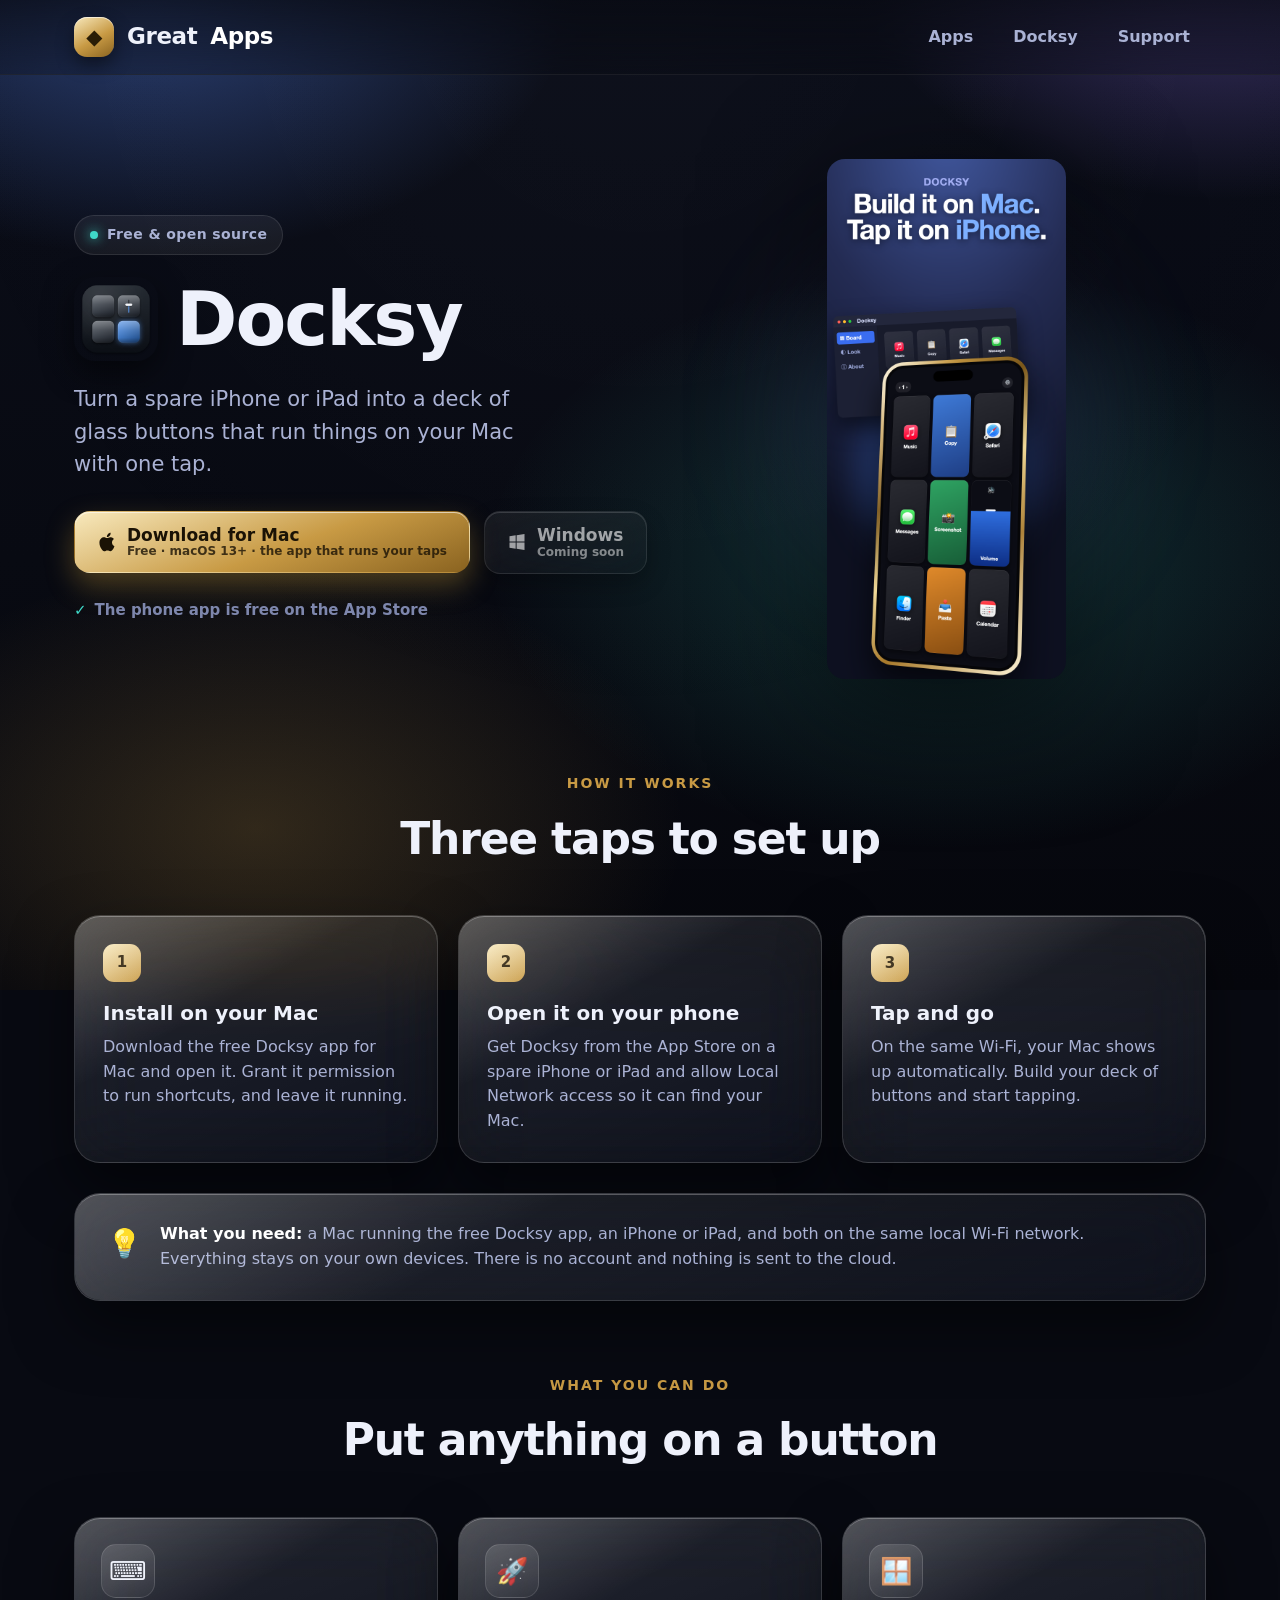
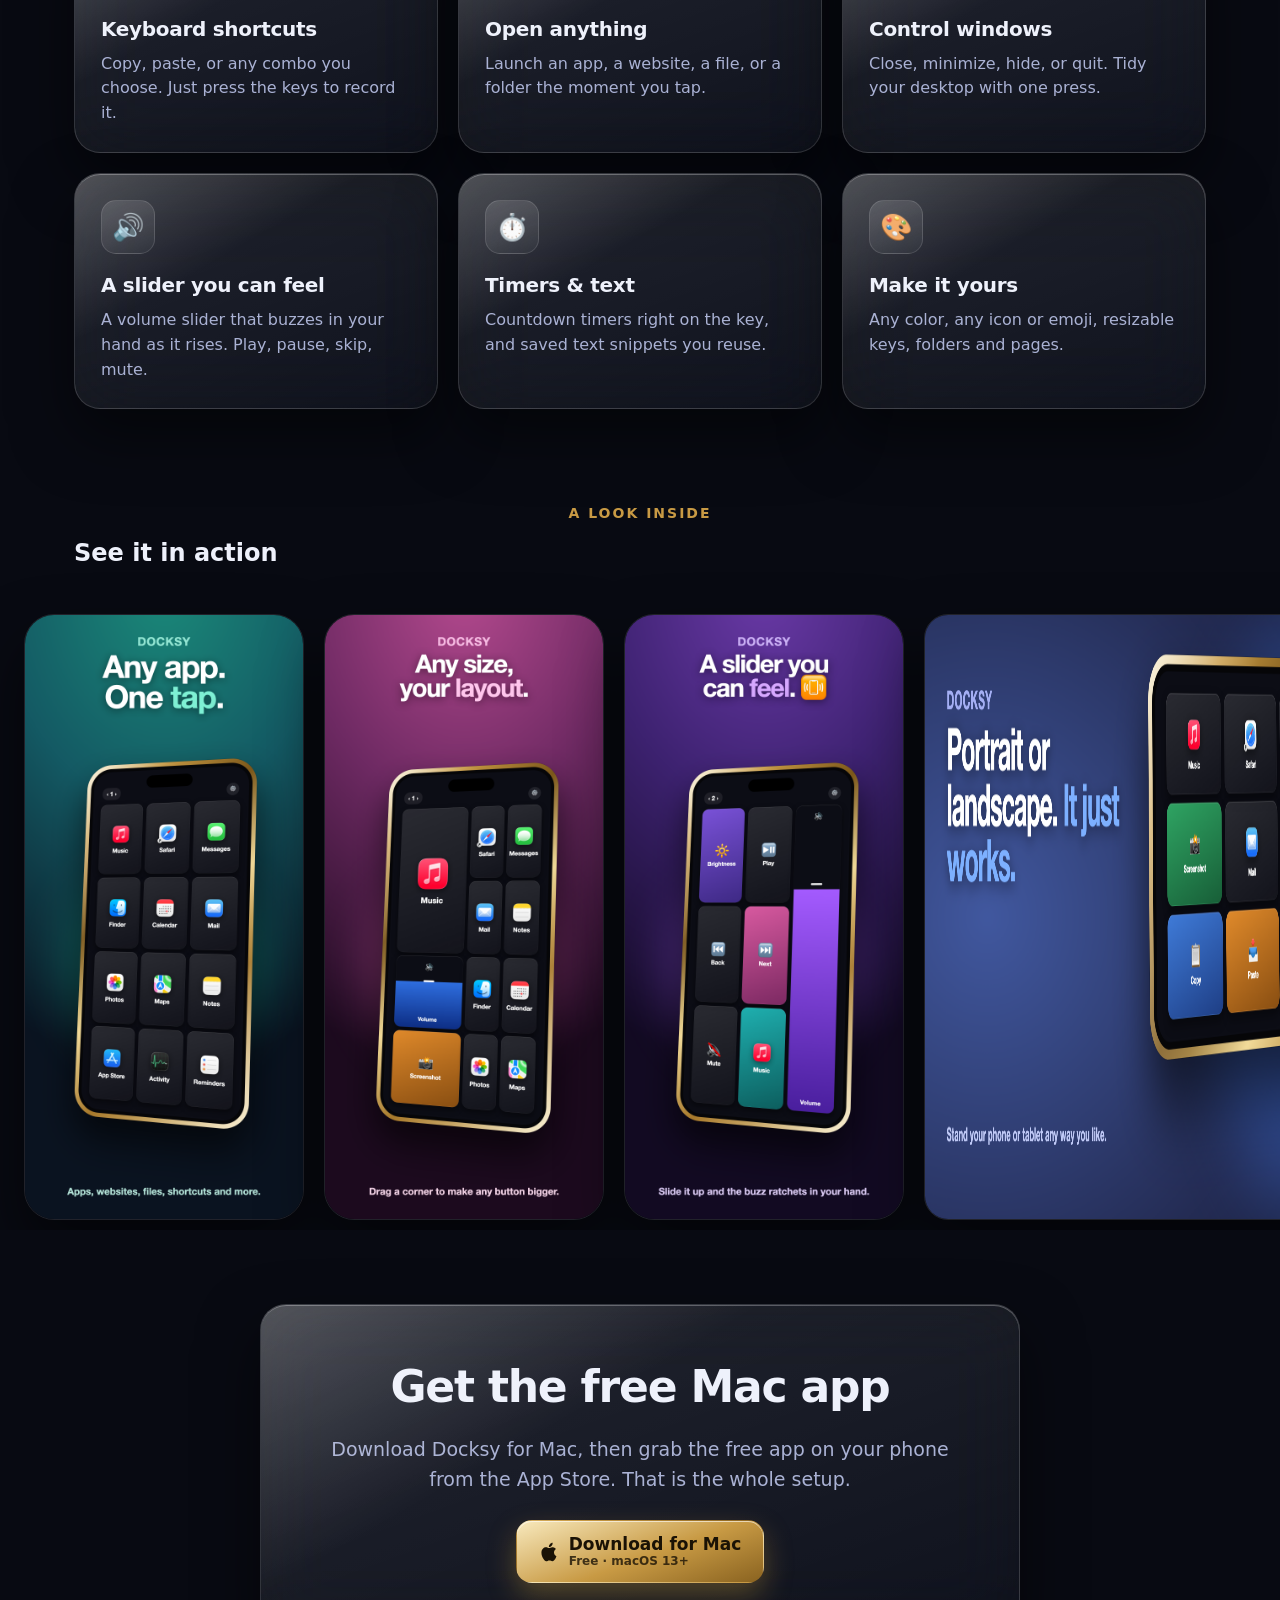
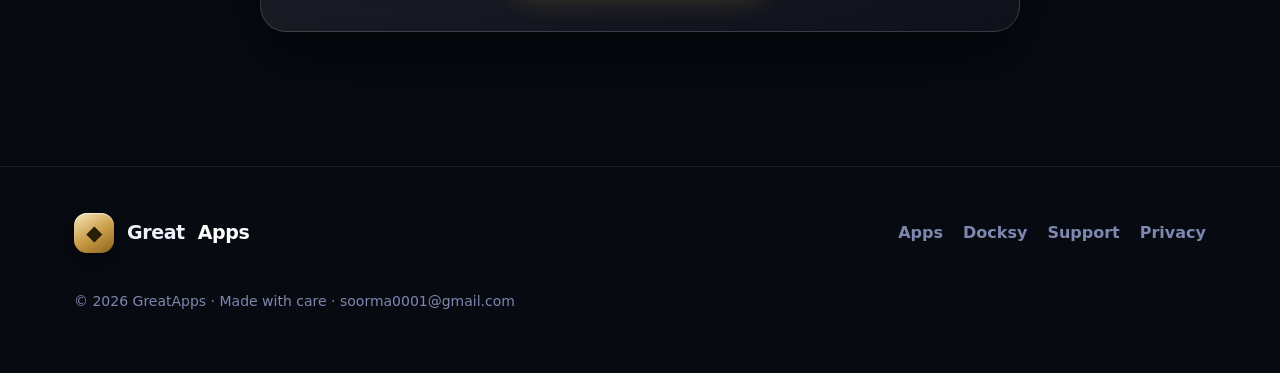
==== docksy.html @ 9954e166 "Deploy GreatApps site: Docksy storefront, product page, support, privacy Co-Authored-By: Claude Opus" ====
<!doctype html>
<html lang="en">
<head>
<meta charset="utf-8">
<meta name="viewport" content="width=device-width,initial-scale=1">
<title>Docksy — turn a spare phone into a control deck for your Mac</title>
<meta name="description" content="Docksy turns a spare iPhone or iPad into a glass control deck for your Mac. Free, open source, no account. Download the free Mac companion app.">
<link rel="icon" href="assets/favicon.png">
<link rel="stylesheet" href="assets/style.css">
</head>
<body>

<header class="bar">
  <div class="wrap">
    <a class="brand" href="index.html"><span class="mk">◆</span> Great<b>Apps</b></a>
    <div class="spacer"></div>
    <nav class="nav">
      <a href="index.html#apps">Apps</a>
      <a href="docksy.html">Docksy</a>
      <a href="support.html">Support</a>
    </nav>
  </div>
</header>

<!-- HERO -->
<section class="hero">
  <div class="wrap">
    <div>
      <span class="eyebrow"><span class="dot"></span> Free &amp; open source</span>
      <h1 class="big" style="display:flex;align-items:center;gap:18px;letter-spacing:-2px">
        <img src="assets/docksy-icon.png" alt="" style="width:84px;height:84px;border-radius:21px;box-shadow:0 12px 30px rgba(0,0,0,.5)"> Docksy
      </h1>
      <p class="lead" style="max-width:34ch">Turn a spare iPhone or iPad into a deck of glass buttons that run things on your Mac with one tap.</p>
      <div class="cta">
        <a class="btn btn-primary col" href="downloads/Docksy-Mac.dmg">
          <svg viewBox="0 0 24 24" aria-hidden="true"><path d="M16.365 1.43c0 1.14-.49 2.27-1.18 3.08-.74.9-1.99 1.57-2.98 1.57-.12 0-.23-.02-.3-.03-.01-.06-.04-.22-.04-.39 0-1.15.57-2.27 1.2-2.98.81-.94 2.15-1.64 3.25-1.68.03.13.05.28.05.43zM20.93 17.14c-.03.07-.46 1.58-1.52 3.12-.94 1.34-1.94 2.71-3.43 2.71-1.51 0-1.9-.88-3.63-.88-1.7 0-2.3.91-3.67.91-1.38 0-2.33-1.26-3.43-2.8C3.97 18.38 2.93 15.57 2.93 12.92c0-4.28 2.8-6.55 5.55-6.55 1.45 0 2.67.95 3.6.95.86 0 2.22-1.01 3.9-1.01.61 0 2.89.06 4.37 2.19-.13.09-2.38 1.37-2.38 4.19 0 3.26 2.85 4.42 2.96 4.45z"/></svg>
          <span class="txt"><span class="lg">Download for Mac</span><span class="sub">Free · macOS 13+ · the app that runs your taps</span></span>
        </a>
        <span class="btn btn-glass col soon">
          <svg viewBox="0 0 24 24" aria-hidden="true"><path d="M3 5.05 10.4 4v7.4H3V5.05zM10.4 12.6V20L3 18.95V12.6h7.4zM11.55 3.85 21 2.5v8.9h-9.45V3.85zM21 12.6v8.9l-9.45-1.35V12.6H21z"/></svg>
          <span class="txt"><span class="lg">Windows</span><span class="sub">Coming soon</span></span>
        </span>
      </div>
      <div class="trust">
        <span><span class="ck">✓</span> The phone app is free on the App Store</span>
      </div>
    </div>
    <div class="heroart" style="height:520px">
      <div class="heroglow" style="background:radial-gradient(circle,rgba(120,150,255,.45),transparent 65%)"></div>
      <img src="assets/shots/s1.png" alt="Docksy on Mac and iPhone" style="position:absolute;inset:0;margin:auto;max-height:520px;max-width:100%;filter:drop-shadow(0 30px 60px rgba(0,0,0,.55));border-radius:18px">
    </div>
  </div>
</section>

<!-- HOW IT WORKS -->
<section class="sec">
  <div class="wrap">
    <div class="kicker">How it works</div>
    <h2>Three taps to set up</h2>
    <div class="steps">
      <div class="step glass"><div class="n">1</div><h4>Install on your Mac</h4><p>Download the free Docksy app for Mac and open it. Grant it permission to run shortcuts, and leave it running.</p></div>
      <div class="step glass"><div class="n">2</div><h4>Open it on your phone</h4><p>Get Docksy from the App Store on a spare iPhone or iPad and allow Local Network access so it can find your Mac.</p></div>
      <div class="step glass"><div class="n">3</div><h4>Tap and go</h4><p>On the same Wi-Fi, your Mac shows up automatically. Build your deck of buttons and start tapping.</p></div>
    </div>
    <div class="req glass">
      <div class="ri">💡</div>
      <div><p><b>What you need:</b> a Mac running the free Docksy app, an iPhone or iPad, and both on the same local Wi-Fi network. Everything stays on your own devices. There is no account and nothing is sent to the cloud.</p></div>
    </div>
  </div>
</section>

<!-- FEATURES -->
<section class="sec" style="padding-top:10px">
  <div class="wrap">
    <div class="kicker">What you can do</div>
    <h2>Put anything on a button</h2>
    <div class="feat">
      <div class="fcard glass"><div class="fi">⌨️</div><h4>Keyboard shortcuts</h4><p>Copy, paste, or any combo you choose. Just press the keys to record it.</p></div>
      <div class="fcard glass"><div class="fi">🚀</div><h4>Open anything</h4><p>Launch an app, a website, a file, or a folder the moment you tap.</p></div>
      <div class="fcard glass"><div class="fi">🪟</div><h4>Control windows</h4><p>Close, minimize, hide, or quit. Tidy your desktop with one press.</p></div>
      <div class="fcard glass"><div class="fi">🔊</div><h4>A slider you can feel</h4><p>A volume slider that buzzes in your hand as it rises. Play, pause, skip, mute.</p></div>
      <div class="fcard glass"><div class="fi">⏱️</div><h4>Timers &amp; text</h4><p>Countdown timers right on the key, and saved text snippets you reuse.</p></div>
      <div class="fcard glass"><div class="fi">🎨</div><h4>Make it yours</h4><p>Any color, any icon or emoji, resizable keys, folders and pages.</p></div>
    </div>
  </div>
</section>

<!-- GALLERY -->
<section style="padding:30px 0 10px">
  <div class="wrap"><div class="kicker">A look inside</div><h2>See it in action</h2></div>
  <div class="gal">
    <img class="shot" src="assets/shots/s2.png" alt="A full deck of app buttons">
    <img class="shot" src="assets/shots/s3.png" alt="Resizable buttons in any layout">
    <img class="shot" src="assets/shots/s4.png" alt="The volume slider with haptics">
    <img class="shot wide" src="assets/shots/s6.png" alt="Docksy in landscape">
    <img class="shot wide" src="assets/shots/mac.png" alt="The Docksy editor on Mac">
  </div>
</section>

<!-- DOWNLOAD CTA -->
<section class="sec">
  <div class="wrap" style="text-align:center">
    <div class="glass" style="padding:48px 30px;max-width:760px;margin:0 auto">
      <h2 style="margin-bottom:10px">Get the free Mac app</h2>
      <p class="deck" style="margin-bottom:26px">Download Docksy for Mac, then grab the free app on your phone from the App Store. That is the whole setup.</p>
      <div class="cta" style="justify-content:center">
        <a class="btn btn-primary col" href="downloads/Docksy-Mac.dmg">
          <svg viewBox="0 0 24 24" aria-hidden="true"><path d="M16.365 1.43c0 1.14-.49 2.27-1.18 3.08-.74.9-1.99 1.57-2.98 1.57-.12 0-.23-.02-.3-.03-.01-.06-.04-.22-.04-.39 0-1.15.57-2.27 1.2-2.98.81-.94 2.15-1.64 3.25-1.68.03.13.05.28.05.43zM20.93 17.14c-.03.07-.46 1.58-1.52 3.12-.94 1.34-1.94 2.71-3.43 2.71-1.51 0-1.9-.88-3.63-.88-1.7 0-2.3.91-3.67.91-1.38 0-2.33-1.26-3.43-2.8C3.97 18.38 2.93 15.57 2.93 12.92c0-4.28 2.8-6.55 5.55-6.55 1.45 0 2.67.95 3.6.95.86 0 2.22-1.01 3.9-1.01.61 0 2.89.06 4.37 2.19-.13.09-2.38 1.37-2.38 4.19 0 3.26 2.85 4.42 2.96 4.45z"/></svg>
          <span class="txt"><span class="lg">Download for Mac</span><span class="sub">Free · macOS 13+</span></span>
        </a>
      </div>
    </div>
  </div>
</section>

<footer>
  <div class="wrap">
    <a class="brand" href="index.html"><span class="mk">◆</span> Great<b>Apps</b></a>
    <div class="spacer"></div>
    <nav class="fnav">
      <a href="index.html#apps">Apps</a>
      <a href="docksy.html">Docksy</a>
      <a href="support.html">Support</a>
      <a href="privacy.html">Privacy</a>
    </nav>
    <div class="fine">© 2026 GreatApps · Made with care · <a href="mailto:soorma0001@gmail.com" style="color:inherit">soorma0001@gmail.com</a></div>
  </div>
</footer>

</body>
</html>
---- assets/style.css ----
/* GreatApps — glass skeuomorphism design system */
:root{
  --bg:#080a12;
  --ink:#eef1fb;
  --ink-dim:#aab2d4;
  --ink-faint:#7e87ad;
  --gold-1:#f8e9bd; --gold-2:#c89a44; --gold-3:#8a6320;
  --blue:#5b8cff; --violet:#9a7bff; --teal:#3fd9c8;
  --radius:26px;
  --glass-bg:linear-gradient(160deg,rgba(255,255,255,.11),rgba(255,255,255,.035));
  --glass-bd:1px solid rgba(255,255,255,.14);
  --glass-sh:0 1px 0 rgba(255,255,255,.28) inset,0 26px 60px rgba(0,0,0,.5);
  --maxw:1180px;
}
*{margin:0;padding:0;box-sizing:border-box}
html{scroll-behavior:smooth}
body{
  font-family:ui-rounded,"SF Pro Rounded","SF Pro Display","Helvetica Neue",system-ui,-apple-system,sans-serif;
  color:var(--ink);background:var(--bg);line-height:1.55;overflow-x:hidden;-webkit-font-smoothing:antialiased;
  min-height:100vh;position:relative;
}
/* layered colored glows behind everything */
body::before{
  content:"";position:fixed;inset:-10% -10% auto -10%;height:120vh;z-index:-2;pointer-events:none;
  background:
    radial-gradient(46% 40% at 18% 8%, rgba(91,140,255,.40), transparent 60%),
    radial-gradient(40% 38% at 88% 4%, rgba(154,123,255,.36), transparent 60%),
    radial-gradient(50% 45% at 70% 60%, rgba(63,217,200,.20), transparent 60%),
    radial-gradient(45% 40% at 25% 85%, rgba(200,154,68,.22), transparent 62%),
    linear-gradient(180deg,#0b0e1a 0%,#080a12 60%,#06070d 100%);
}
body::after{ /* faint grid texture for depth */
  content:"";position:fixed;inset:0;z-index:-1;pointer-events:none;opacity:.5;
  background:radial-gradient(circle at 50% 0,rgba(255,255,255,.04),transparent 70%);
}
a{color:inherit;text-decoration:none}
.wrap{max-width:var(--maxw);margin:0 auto;padding:0 24px}
.row{display:flex;align-items:center}
.spacer{flex:1}

/* ---------- glass primitive ---------- */
.glass{
  background:var(--glass-bg);
  -webkit-backdrop-filter:blur(34px) saturate(150%);backdrop-filter:blur(34px) saturate(150%);
  border:var(--glass-bd);box-shadow:var(--glass-sh);border-radius:var(--radius);position:relative;overflow:hidden;
}
.glass::before{ /* top sheen */
  content:"";position:absolute;inset:0;pointer-events:none;border-radius:inherit;
  background:linear-gradient(150deg,rgba(255,255,255,.22),rgba(255,255,255,0) 38%);
}

/* ---------- header ---------- */
header.bar{position:sticky;top:0;z-index:50;backdrop-filter:blur(18px);-webkit-backdrop-filter:blur(18px);
  background:linear-gradient(180deg,rgba(8,10,18,.72),rgba(8,10,18,.30));border-bottom:1px solid rgba(255,255,255,.07)}
.bar .wrap{display:flex;align-items:center;height:74px;gap:18px}
.brand{display:flex;align-items:center;gap:13px;font-weight:800;font-size:23px;letter-spacing:-.4px}
.brand .mk{width:40px;height:40px;border-radius:13px;display:grid;place-items:center;font-size:21px;
  background:linear-gradient(150deg,var(--gold-1),var(--gold-2) 55%,var(--gold-3));
  box-shadow:0 1px 0 rgba(255,255,255,.6) inset,0 8px 18px rgba(0,0,0,.45);color:#2a1d06}
.brand b{color:#fff}
.nav{display:flex;gap:8px;align-items:center}
.nav a{padding:10px 16px;border-radius:13px;color:var(--ink-dim);font-weight:600;font-size:16px;transition:.18s}
.nav a:hover{color:#fff;background:rgba(255,255,255,.08)}

/* ---------- buttons ---------- */
.btn{display:inline-flex;align-items:center;gap:10px;font-weight:700;font-size:17px;border-radius:16px;
  padding:14px 22px;cursor:pointer;border:1px solid transparent;transition:.2s transform,.2s box-shadow,.2s background;white-space:nowrap}
.btn svg{width:20px;height:20px;fill:currentColor;flex:none}
.btn:hover{transform:translateY(-2px)}
.btn-primary{color:#1a1205;
  background:linear-gradient(160deg,var(--gold-1),var(--gold-2) 55%,var(--gold-3));
  box-shadow:0 1px 0 rgba(255,255,255,.6) inset,0 12px 28px rgba(180,140,50,.4)}
.btn-primary:hover{box-shadow:0 1px 0 rgba(255,255,255,.7) inset,0 18px 38px rgba(180,140,50,.55)}
.btn-glass{color:#fff;background:var(--glass-bg);border:var(--glass-bd);
  -webkit-backdrop-filter:blur(20px);backdrop-filter:blur(20px);box-shadow:0 1px 0 rgba(255,255,255,.25) inset,0 10px 24px rgba(0,0,0,.4)}
.btn-glass:hover{background:linear-gradient(160deg,rgba(255,255,255,.18),rgba(255,255,255,.06))}
.btn .sub{font-size:12px;font-weight:600;opacity:.8;display:block;line-height:1.1;margin-top:1px}
.btn .lg{font-size:17px;line-height:1.1}
.btn.col{flex-direction:row;align-items:center}
.btn .txt{display:flex;flex-direction:column;align-items:flex-start}
.btn.soon{opacity:.62;cursor:default}
.btn.soon:hover{transform:none}

/* ---------- hero ---------- */
.hero{padding:84px 0 30px;position:relative}
.hero .wrap{display:grid;grid-template-columns:1.05fr .95fr;gap:40px;align-items:center}
.eyebrow{display:inline-flex;align-items:center;gap:9px;font-weight:700;font-size:14px;letter-spacing:.4px;
  color:var(--ink-dim);padding:8px 15px;border-radius:999px;background:rgba(255,255,255,.06);border:1px solid rgba(255,255,255,.1);margin-bottom:22px}
.eyebrow .dot{width:8px;height:8px;border-radius:50%;background:var(--teal);box-shadow:0 0 12px var(--teal)}
h1.big{font-size:clamp(42px,6vw,74px);font-weight:900;letter-spacing:-2.5px;line-height:.98}
h1.big .grad{background:linear-gradient(120deg,var(--gold-1),var(--gold-2));-webkit-background-clip:text;background-clip:text;color:transparent}
.hero p.lead{font-size:21px;color:var(--ink-dim);margin:22px 0 30px;max-width:30ch}
.hero .cta{display:flex;gap:14px;flex-wrap:wrap}
.trust{display:flex;gap:22px;margin-top:26px;color:var(--ink-faint);font-size:15px;font-weight:600;flex-wrap:wrap}
.trust span{display:flex;align-items:center;gap:8px}
.trust .ck{color:var(--teal)}

/* hero art: floating glass deck */
.heroart{position:relative;height:460px}
.deckcard{position:absolute;inset:0;margin:auto;width:360px;height:360px;border-radius:42px;display:grid;
  grid-template-columns:repeat(3,1fr);grid-template-rows:repeat(3,1fr);gap:16px;padding:26px;
  animation:float 7s ease-in-out infinite}
.k{border-radius:20px;display:grid;place-items:center;font-size:34px;
  background:linear-gradient(160deg,rgba(255,255,255,.16),rgba(255,255,255,.05));
  border:1px solid rgba(255,255,255,.16);box-shadow:0 1px 0 rgba(255,255,255,.3) inset,0 10px 20px rgba(0,0,0,.4)}
.k.gold{background:linear-gradient(160deg,var(--gold-1),var(--gold-2));color:#2a1d06}
.k.blue{background:linear-gradient(160deg,#4f86ff,#2347b8);color:#fff}
.k.violet{background:linear-gradient(160deg,#9a7bff,#5b35c8);color:#fff}
.k.teal{background:linear-gradient(160deg,#3fd9c8,#138f86);color:#04201d}
.heroglow{position:absolute;inset:0;margin:auto;width:380px;height:380px;border-radius:50%;
  background:radial-gradient(circle,rgba(120,150,255,.5),transparent 65%);filter:blur(60px);z-index:-1}
.floaticon{position:absolute;width:118px;height:118px;border-radius:30px;top:-6px;right:8px;
  box-shadow:0 18px 44px rgba(0,0,0,.55);animation:float 6s ease-in-out infinite reverse}
.floaticon img{width:100%;height:100%;display:block;border-radius:30px}
@keyframes float{0%,100%{transform:translateY(0) rotate(-1deg)}50%{transform:translateY(-16px) rotate(1deg)}}

/* ---------- section heads ---------- */
.sec{padding:64px 0}
.sec h2{font-size:clamp(30px,4vw,44px);font-weight:900;letter-spacing:-1.2px;text-align:center}
.sec .deck{text-align:center;color:var(--ink-dim);font-size:19px;margin:14px auto 0;max-width:54ch}
.kicker{text-align:center;color:var(--gold-2);font-weight:800;letter-spacing:2px;font-size:14px;text-transform:uppercase;margin-bottom:10px}

/* ---------- app grid ---------- */
.apps{display:grid;grid-template-columns:repeat(2,1fr);gap:24px;margin-top:42px}
.appcard{padding:30px;display:flex;flex-direction:column;gap:18px;transition:.25s transform,.25s box-shadow}
.appcard:hover{transform:translateY(-5px)}
.appcard .top{display:flex;gap:18px;align-items:center}
.appcard .ic{width:78px;height:78px;border-radius:20px;flex:none;box-shadow:0 10px 24px rgba(0,0,0,.45)}
.appcard h3{font-size:26px;font-weight:850;letter-spacing:-.6px}
.appcard .tg{color:var(--ink-dim);font-size:16px}
.chips{display:flex;gap:9px;flex-wrap:wrap}
.chip{font-size:13px;font-weight:700;color:var(--ink-dim);padding:6px 13px;border-radius:999px;
  background:rgba(255,255,255,.06);border:1px solid rgba(255,255,255,.1)}
.chip.gold{color:var(--gold-1);border-color:rgba(200,154,68,.5);background:rgba(200,154,68,.12)}
.appcard .dls{display:flex;gap:12px;flex-wrap:wrap;margin-top:4px}
.appcard.empty{align-items:center;justify-content:center;text-align:center;color:var(--ink-faint);
  border-style:dashed;min-height:220px;gap:10px}
.appcard.empty .big{font-size:40px;opacity:.6}

/* ---------- features ---------- */
.feat{display:grid;grid-template-columns:repeat(3,1fr);gap:20px;margin-top:42px}
.fcard{padding:26px}
.fcard .fi{width:54px;height:54px;border-radius:15px;display:grid;place-items:center;font-size:26px;margin-bottom:16px;
  background:linear-gradient(160deg,rgba(255,255,255,.14),rgba(255,255,255,.04));border:1px solid rgba(255,255,255,.13)}
.fcard h4{font-size:20px;font-weight:800;margin-bottom:7px;letter-spacing:-.3px}
.fcard p{color:var(--ink-dim);font-size:16px}

/* ---------- steps ---------- */
.steps{display:grid;grid-template-columns:repeat(3,1fr);gap:20px;margin-top:42px}
.step{padding:28px;position:relative}
.step .n{font-size:15px;font-weight:900;color:#2a1d06;width:38px;height:38px;border-radius:11px;display:grid;place-items:center;
  background:linear-gradient(150deg,var(--gold-1),var(--gold-2));margin-bottom:16px}
.step h4{font-size:20px;font-weight:800;margin-bottom:6px}
.step p{color:var(--ink-dim);font-size:16px}

/* ---------- gallery ---------- */
.gal{display:flex;gap:20px;overflow-x:auto;padding:42px 24px 10px;scroll-snap-type:x mandatory;-webkit-overflow-scrolling:touch}
.gal::-webkit-scrollbar{height:8px}.gal::-webkit-scrollbar-thumb{background:rgba(255,255,255,.15);border-radius:8px}
.shot{flex:none;width:280px;border-radius:30px;scroll-snap-align:center;box-shadow:0 30px 60px rgba(0,0,0,.55);
  border:1px solid rgba(255,255,255,.1)}
.shot.wide{width:520px;border-radius:24px}

/* ---------- requirements banner ---------- */
.req{padding:28px 32px;display:flex;gap:18px;align-items:flex-start;margin-top:30px}
.req .ri{font-size:28px;flex:none}
.req b{color:#fff}
.req p{color:var(--ink-dim);font-size:16px}

/* ---------- document pages (support / privacy) ---------- */
.doc{padding:46px clamp(26px,5vw,64px);margin:48px auto;max-width:820px}
.doc h1{font-size:clamp(32px,5vw,46px);font-weight:900;letter-spacing:-1.2px;margin-bottom:6px}
.doc .eff{color:var(--ink-faint);font-weight:600;margin-bottom:26px}
.doc h2{font-size:24px;font-weight:800;margin:30px 0 10px;letter-spacing:-.4px}
.doc h3{font-size:19px;font-weight:800;margin:22px 0 8px}
.doc p{color:var(--ink-dim);margin:10px 0}
.doc ul{color:var(--ink-dim);margin:10px 0 10px 22px}
.doc li{margin:7px 0}
.doc strong{color:#fff}
.doc a{color:var(--gold-1);text-decoration:underline;text-underline-offset:3px}

/* ---------- footer ---------- */
footer{margin-top:70px;border-top:1px solid rgba(255,255,255,.08);padding:46px 0 60px}
footer .wrap{display:flex;gap:30px;flex-wrap:wrap;align-items:center}
footer .brand{font-size:19px}
footer .fnav{display:flex;gap:20px;flex-wrap:wrap;color:var(--ink-faint);font-weight:600}
footer .fnav a:hover{color:#fff}
footer .fine{color:var(--ink-faint);font-size:14px;width:100%;margin-top:8px}

/* ---------- responsive ---------- */
@media(max-width:900px){
  .hero .wrap{grid-template-columns:1fr;gap:10px}
  .heroart{height:380px;order:-1}
  .apps,.feat,.steps{grid-template-columns:1fr}
  .nav a{padding:8px 11px;font-size:15px}
  .brand{font-size:20px}
}
@media(max-width:560px){
  .hero{padding:50px 0 10px}
  .deckcard{width:300px;height:300px}
  .floaticon{width:92px;height:92px}
}
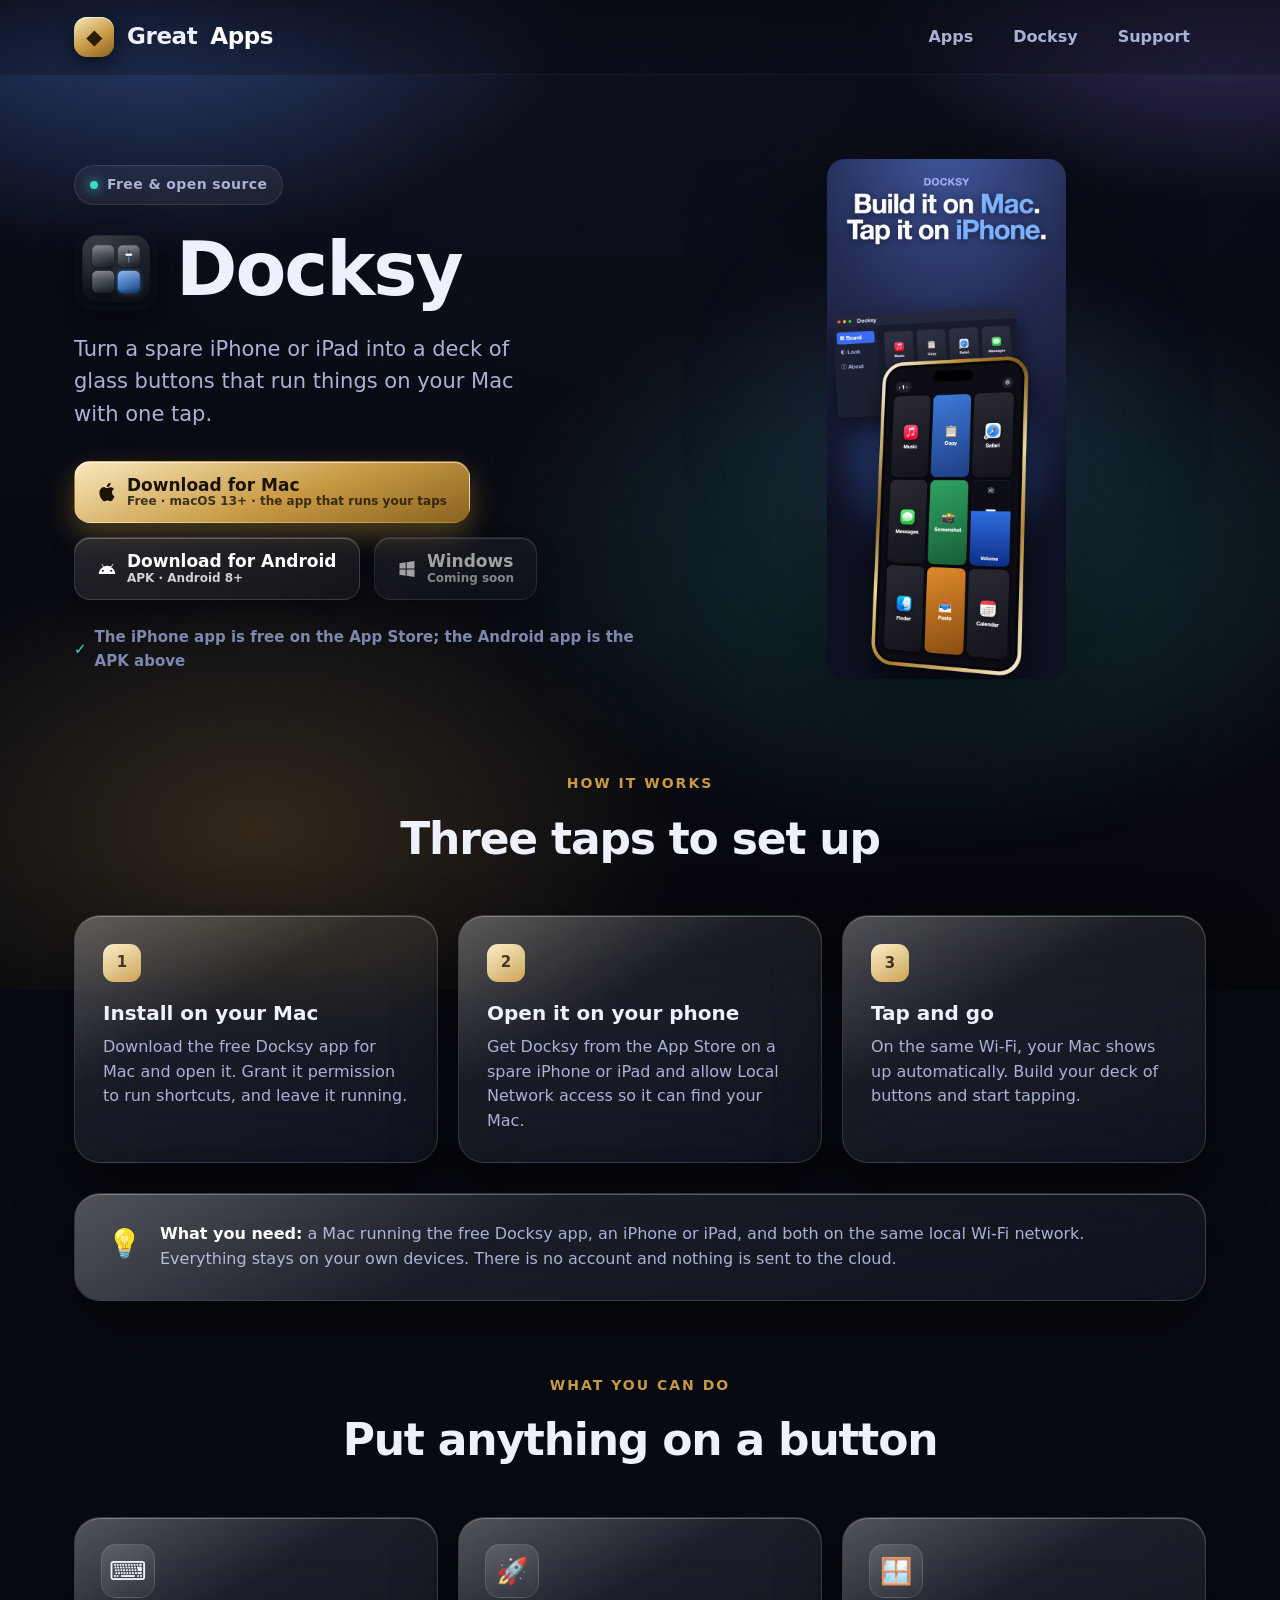
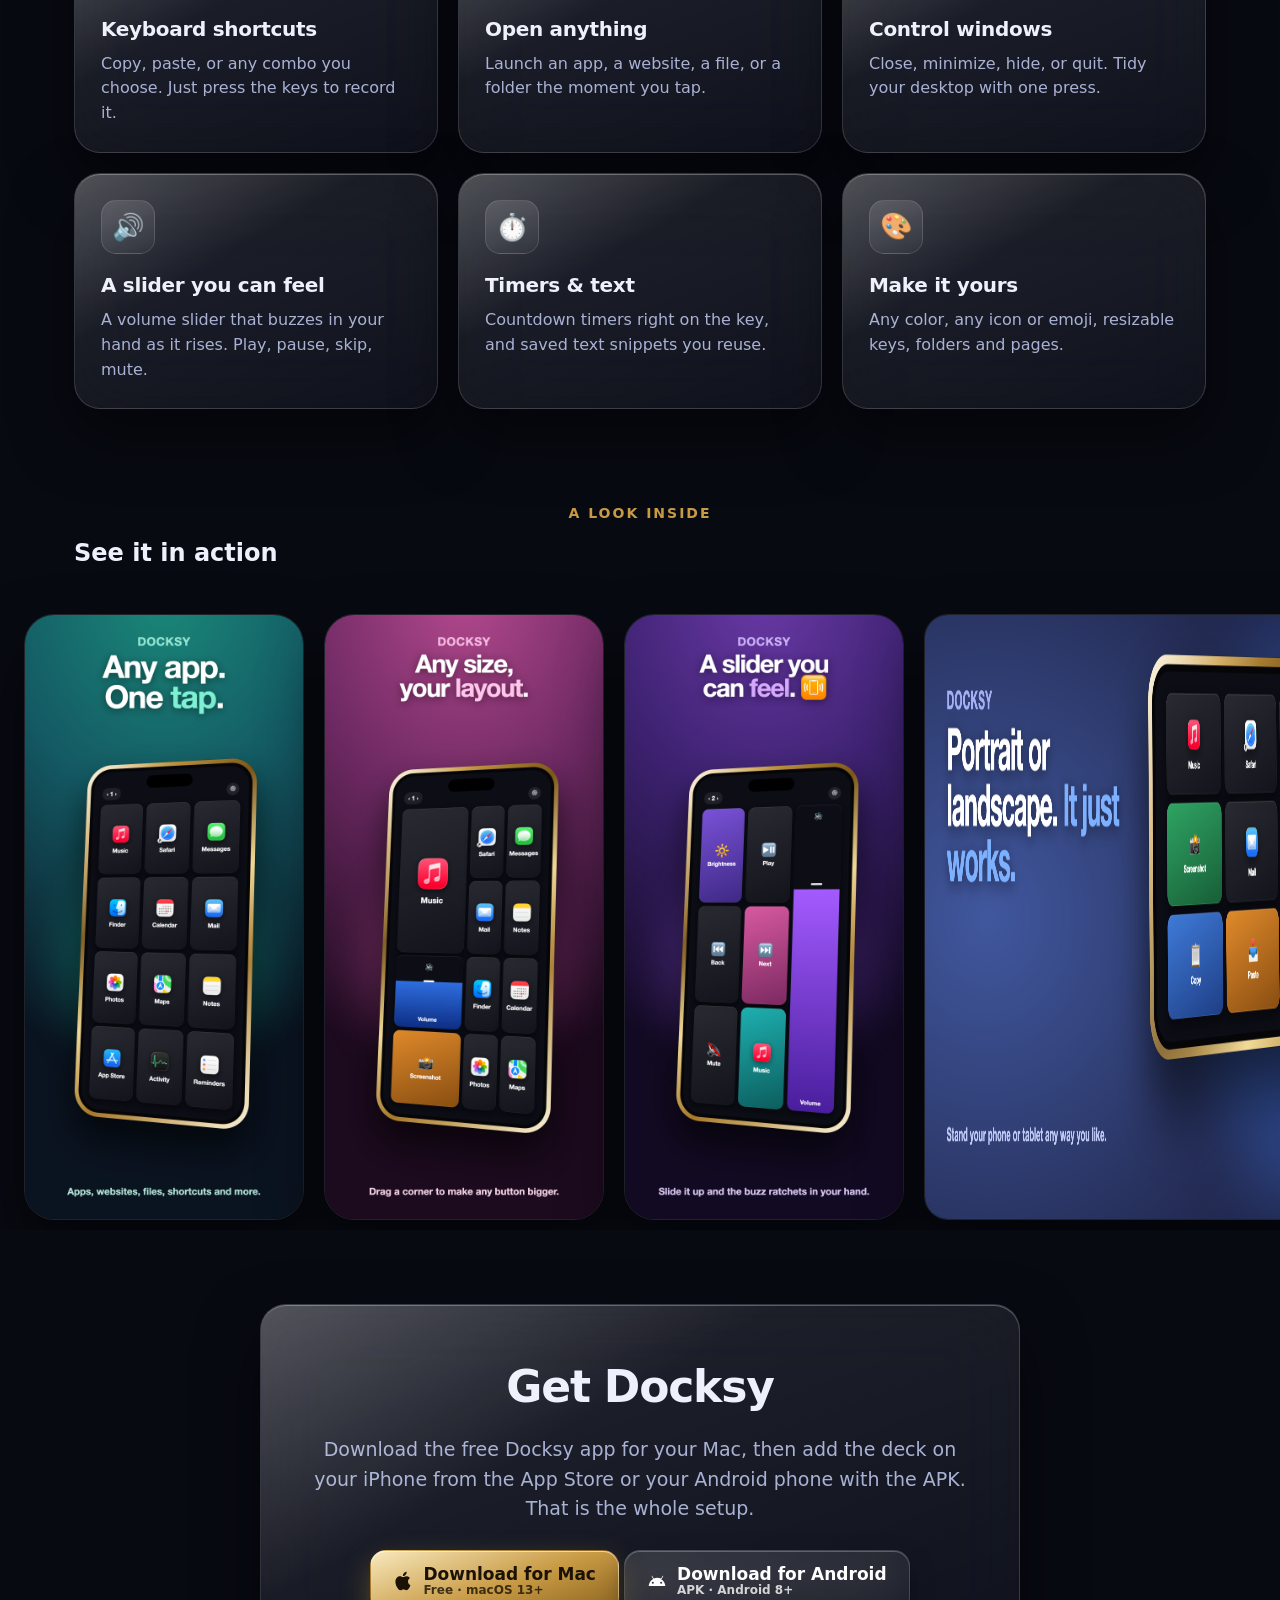
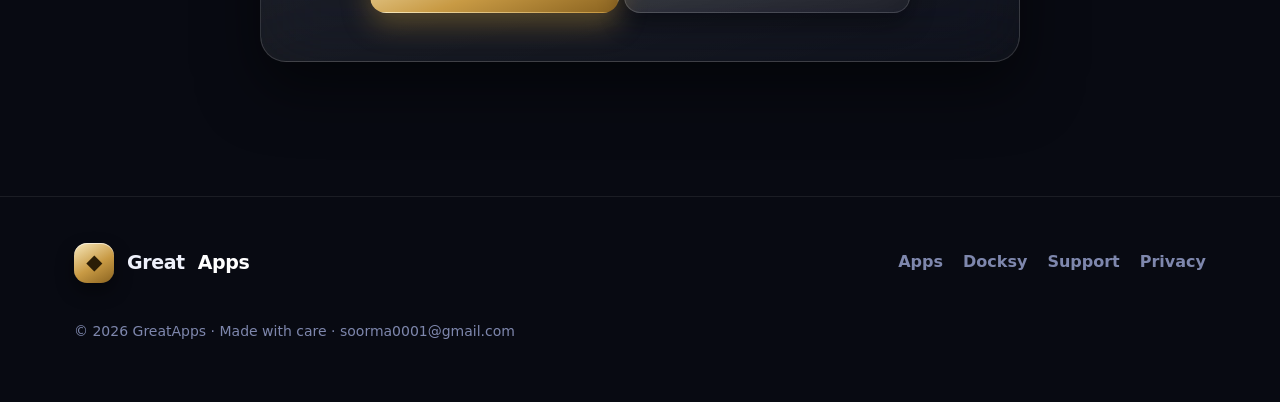
==== commit 24039da9: "Add Android APK download to GreatApps + Docksy pages Co-Authored-By: Claude Opus 4.8 <noreply@anthro" ====
--- a/docksy.html
+++ b/docksy.html
@@ -36,13 +36,17 @@
           <svg viewBox="0 0 24 24" aria-hidden="true"><path d="M16.365 1.43c0 1.14-.49 2.27-1.18 3.08-.74.9-1.99 1.57-2.98 1.57-.12 0-.23-.02-.3-.03-.01-.06-.04-.22-.04-.39 0-1.15.57-2.27 1.2-2.98.81-.94 2.15-1.64 3.25-1.68.03.13.05.28.05.43zM20.93 17.14c-.03.07-.46 1.58-1.52 3.12-.94 1.34-1.94 2.71-3.43 2.71-1.51 0-1.9-.88-3.63-.88-1.7 0-2.3.91-3.67.91-1.38 0-2.33-1.26-3.43-2.8C3.97 18.38 2.93 15.57 2.93 12.92c0-4.28 2.8-6.55 5.55-6.55 1.45 0 2.67.95 3.6.95.86 0 2.22-1.01 3.9-1.01.61 0 2.89.06 4.37 2.19-.13.09-2.38 1.37-2.38 4.19 0 3.26 2.85 4.42 2.96 4.45z"/></svg>
           <span class="txt"><span class="lg">Download for Mac</span><span class="sub">Free · macOS 13+ · the app that runs your taps</span></span>
         </a>
+        <a class="btn btn-glass col" href="downloads/Docksy-Android.apk">
+          <svg viewBox="0 0 24 24" aria-hidden="true"><path d="M17.6 9.48l1.84-3.18a.4.4 0 0 0-.7-.4l-1.87 3.23a11.4 11.4 0 0 0-8.74 0L6.27 5.9a.4.4 0 1 0-.7.4L7.4 9.48A10.8 10.8 0 0 0 2 18h20a10.8 10.8 0 0 0-5.4-8.52zM7 15.25a1.25 1.25 0 1 1 0-2.5 1.25 1.25 0 0 1 0 2.5zm10 0a1.25 1.25 0 1 1 0-2.5 1.25 1.25 0 0 1 0 2.5z"/></svg>
+          <span class="txt"><span class="lg">Download for Android</span><span class="sub">APK · Android 8+</span></span>
+        </a>
         <span class="btn btn-glass col soon">
           <svg viewBox="0 0 24 24" aria-hidden="true"><path d="M3 5.05 10.4 4v7.4H3V5.05zM10.4 12.6V20L3 18.95V12.6h7.4zM11.55 3.85 21 2.5v8.9h-9.45V3.85zM21 12.6v8.9l-9.45-1.35V12.6H21z"/></svg>
           <span class="txt"><span class="lg">Windows</span><span class="sub">Coming soon</span></span>
         </span>
       </div>
       <div class="trust">
-        <span><span class="ck">✓</span> The phone app is free on the App Store</span>
+        <span><span class="ck">✓</span> The iPhone app is free on the App Store; the Android app is the APK above</span>
       </div>
     </div>
     <div class="heroart" style="height:520px">
@@ -101,12 +105,16 @@
 <section class="sec">
   <div class="wrap" style="text-align:center">
     <div class="glass" style="padding:48px 30px;max-width:760px;margin:0 auto">
-      <h2 style="margin-bottom:10px">Get the free Mac app</h2>
-      <p class="deck" style="margin-bottom:26px">Download Docksy for Mac, then grab the free app on your phone from the App Store. That is the whole setup.</p>
+      <h2 style="margin-bottom:10px">Get Docksy</h2>
+      <p class="deck" style="margin-bottom:26px">Download the free Docksy app for your Mac, then add the deck on your iPhone from the App Store or your Android phone with the APK. That is the whole setup.</p>
       <div class="cta" style="justify-content:center">
         <a class="btn btn-primary col" href="downloads/Docksy-Mac.dmg">
           <svg viewBox="0 0 24 24" aria-hidden="true"><path d="M16.365 1.43c0 1.14-.49 2.27-1.18 3.08-.74.9-1.99 1.57-2.98 1.57-.12 0-.23-.02-.3-.03-.01-.06-.04-.22-.04-.39 0-1.15.57-2.27 1.2-2.98.81-.94 2.15-1.64 3.25-1.68.03.13.05.28.05.43zM20.93 17.14c-.03.07-.46 1.58-1.52 3.12-.94 1.34-1.94 2.71-3.43 2.71-1.51 0-1.9-.88-3.63-.88-1.7 0-2.3.91-3.67.91-1.38 0-2.33-1.26-3.43-2.8C3.97 18.38 2.93 15.57 2.93 12.92c0-4.28 2.8-6.55 5.55-6.55 1.45 0 2.67.95 3.6.95.86 0 2.22-1.01 3.9-1.01.61 0 2.89.06 4.37 2.19-.13.09-2.38 1.37-2.38 4.19 0 3.26 2.85 4.42 2.96 4.45z"/></svg>
           <span class="txt"><span class="lg">Download for Mac</span><span class="sub">Free · macOS 13+</span></span>
+        </a>
+        <a class="btn btn-glass col" href="downloads/Docksy-Android.apk">
+          <svg viewBox="0 0 24 24" aria-hidden="true"><path d="M17.6 9.48l1.84-3.18a.4.4 0 0 0-.7-.4l-1.87 3.23a11.4 11.4 0 0 0-8.74 0L6.27 5.9a.4.4 0 1 0-.7.4L7.4 9.48A10.8 10.8 0 0 0 2 18h20a10.8 10.8 0 0 0-5.4-8.52zM7 15.25a1.25 1.25 0 1 1 0-2.5 1.25 1.25 0 0 1 0 2.5zm10 0a1.25 1.25 0 1 1 0-2.5 1.25 1.25 0 0 1 0 2.5z"/></svg>
+          <span class="txt"><span class="lg">Download for Android</span><span class="sub">APK · Android 8+</span></span>
         </a>
       </div>
     </div>
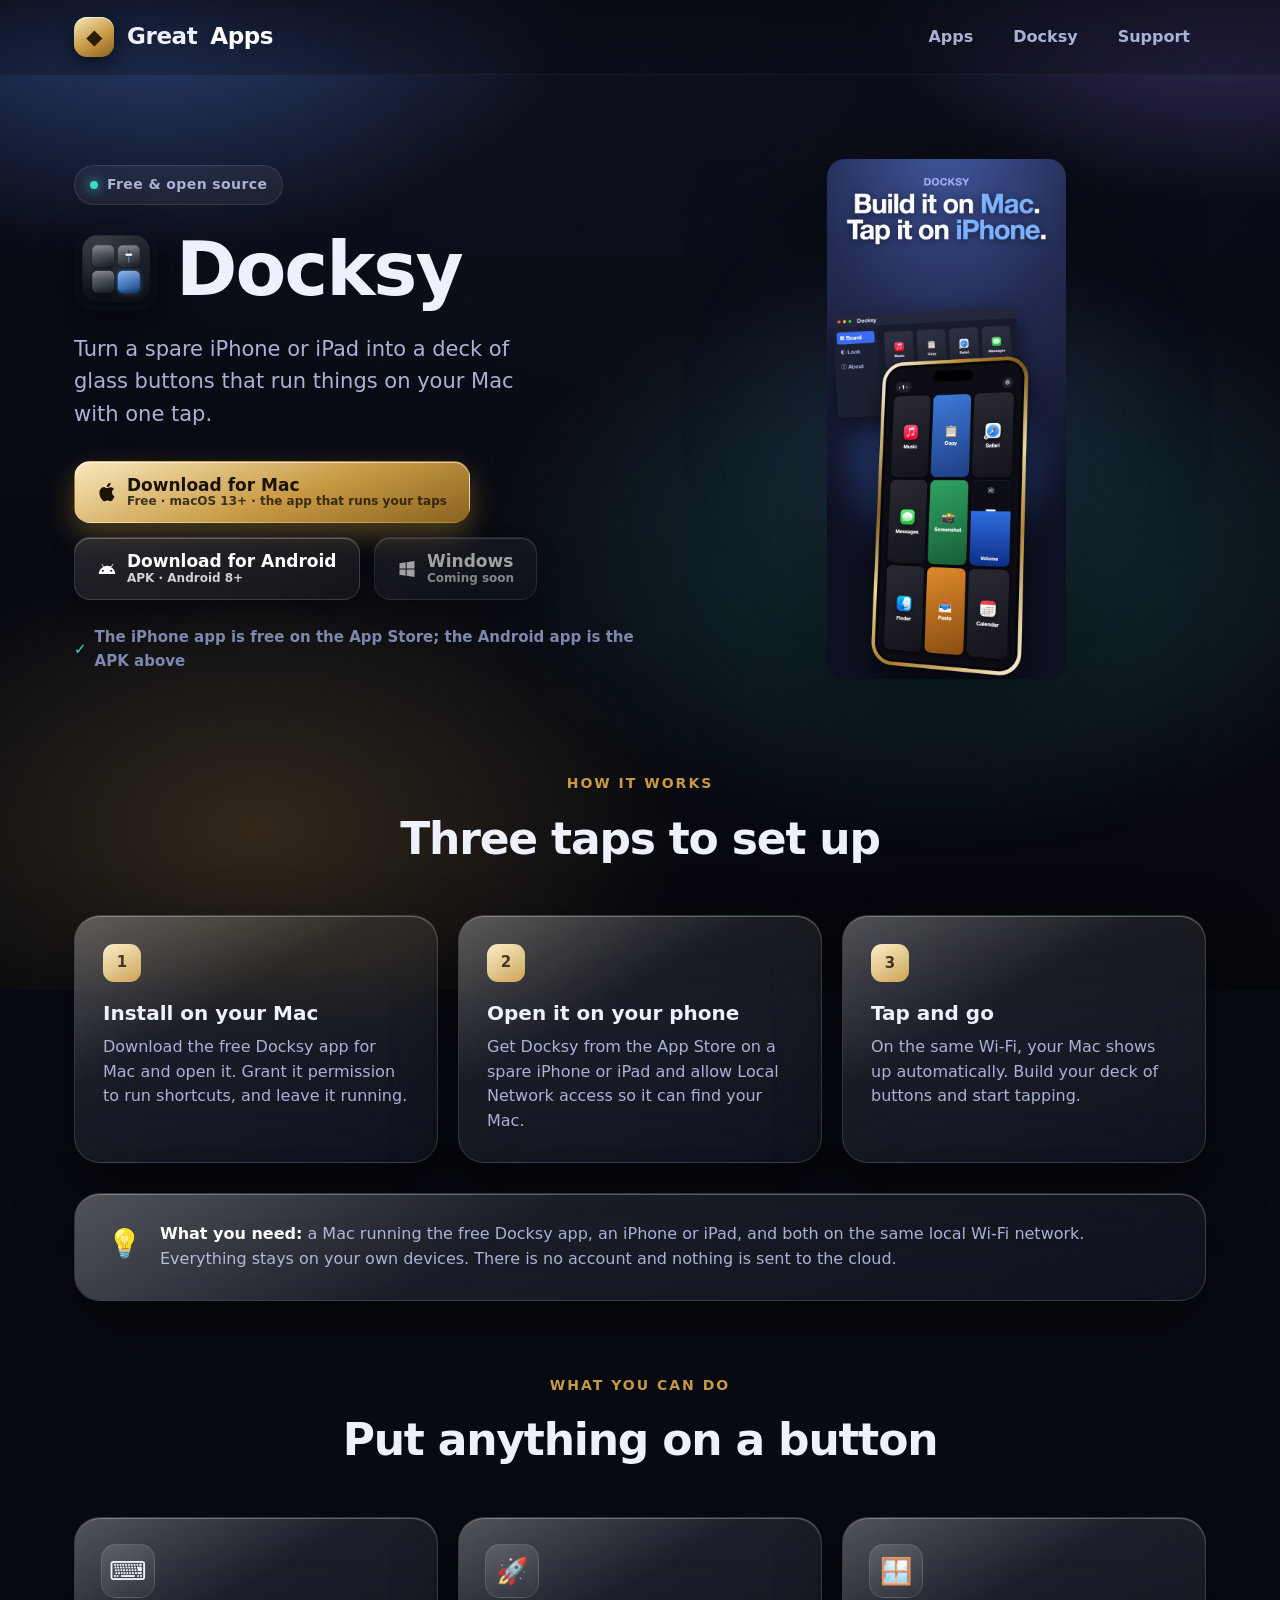
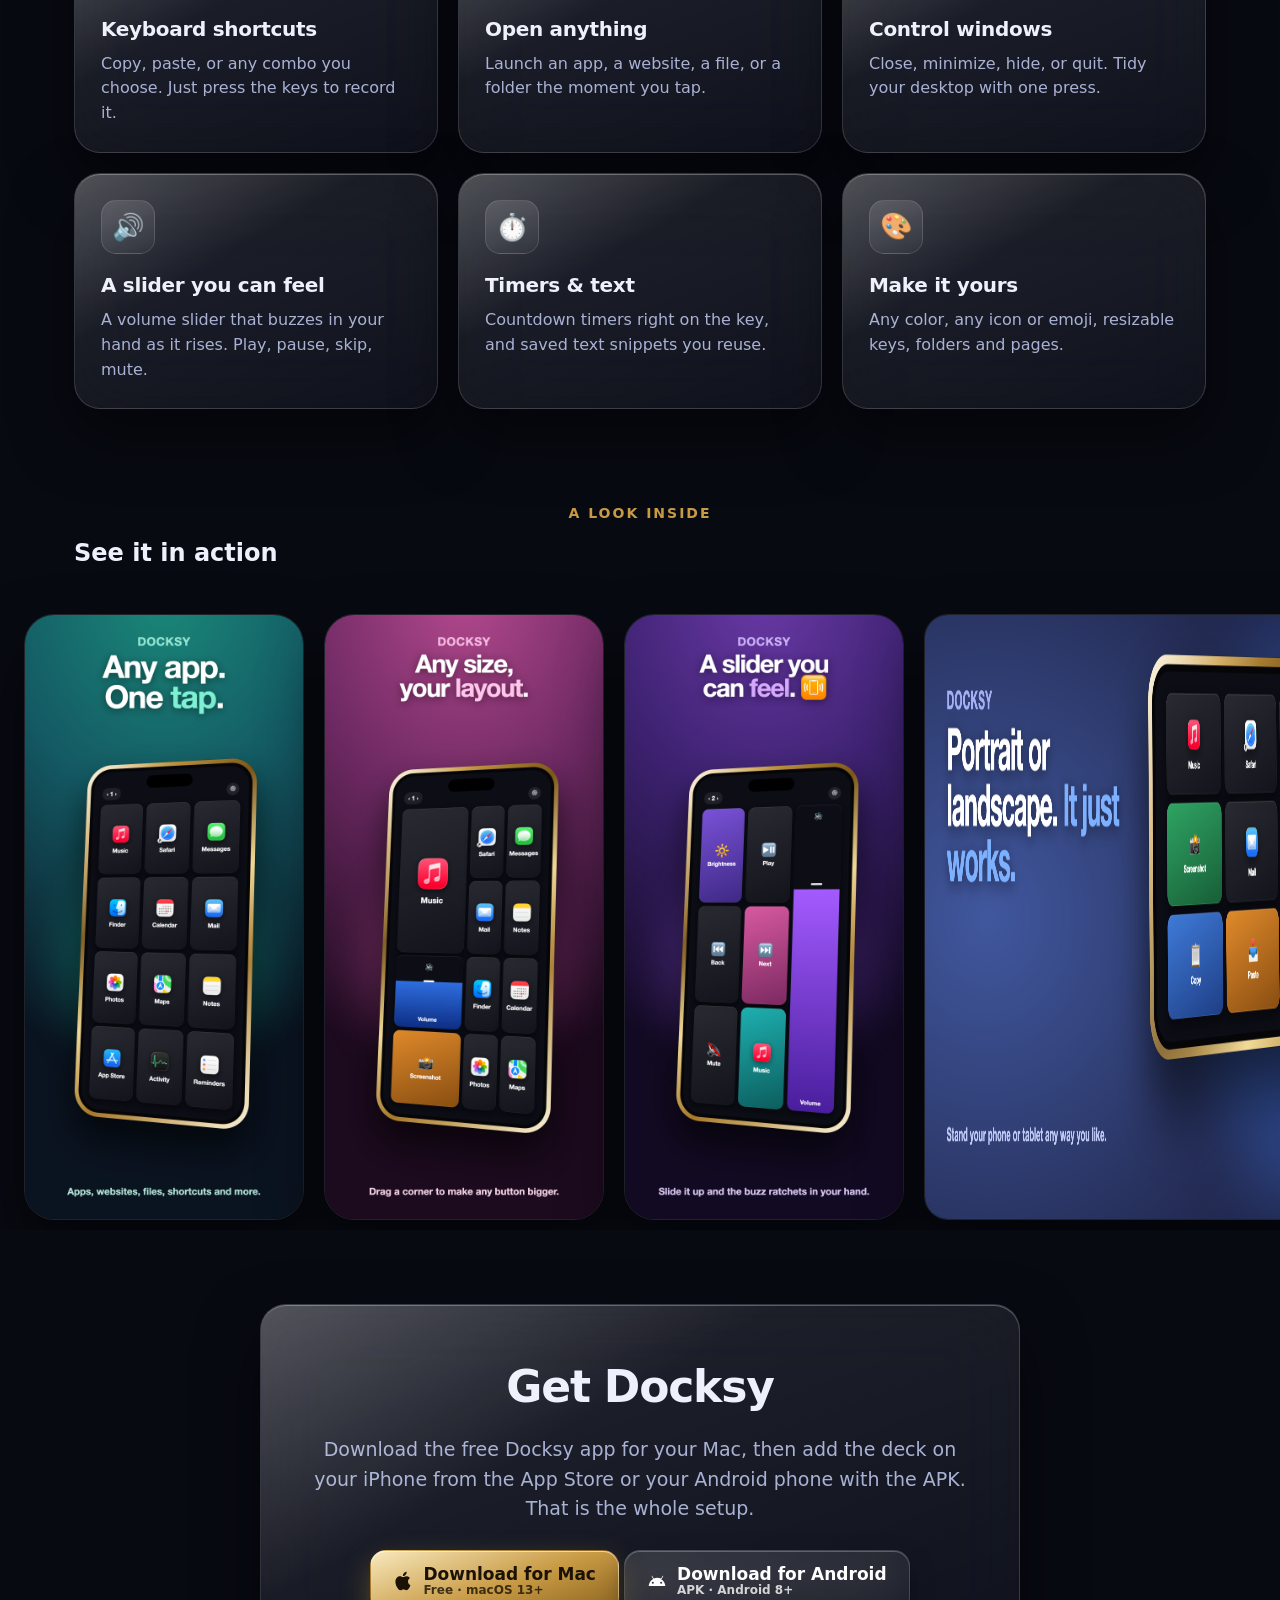
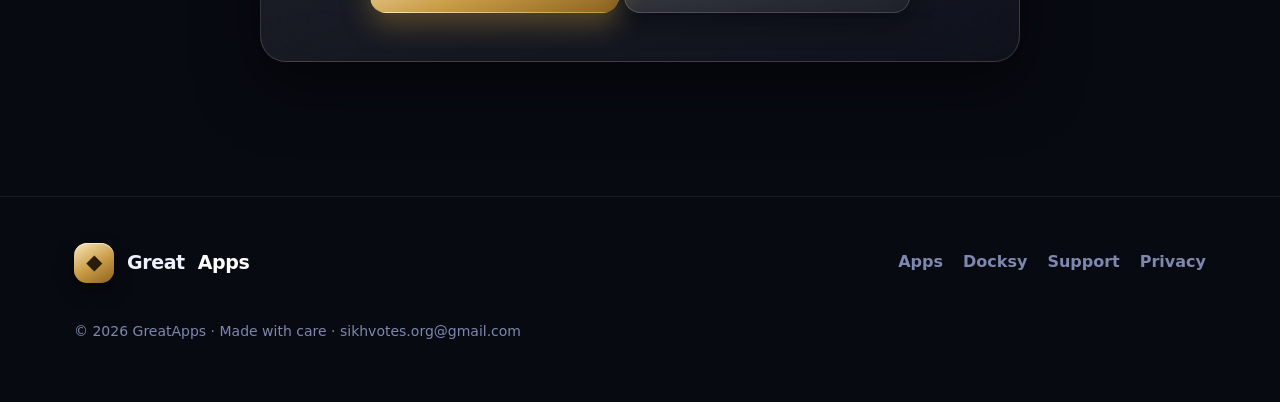
==== commit 3122e065: "Change site contact email to sikhvotes.org@gmail.com Co-Authored-By: Claude Opus 4.8 <noreply@anthro" ====
--- a/docksy.html
+++ b/docksy.html
@@ -131,7 +131,7 @@
       <a href="support.html">Support</a>
       <a href="privacy.html">Privacy</a>
     </nav>
-    <div class="fine">© 2026 GreatApps · Made with care · <a href="mailto:soorma0001@gmail.com" style="color:inherit">soorma0001@gmail.com</a></div>
+    <div class="fine">© 2026 GreatApps · Made with care · <a href="mailto:sikhvotes.org@gmail.com" style="color:inherit">sikhvotes.org@gmail.com</a></div>
   </div>
 </footer>
 
